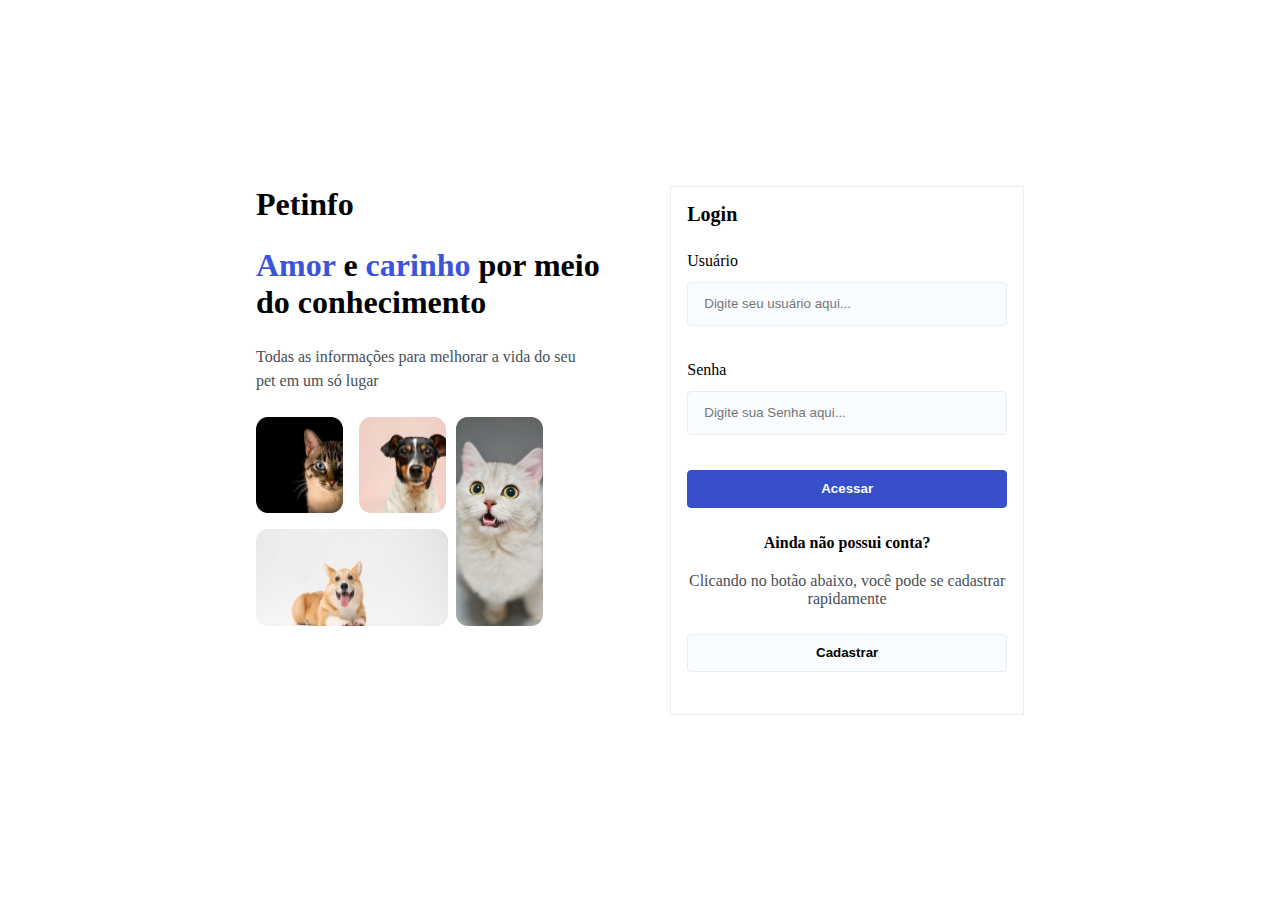
==== index.html @ 411e2955 "PetInfo-Api-1.0" ====
<!DOCTYPE html>
<html lang="pt-br">
<head>
    <meta charset="UTF-8">
    <meta http-equiv="X-UA-Compatible" content="IE=edge">
    <meta name="viewport" content="width=device-width, initial-scale=1.0">
    <link rel="stylesheet" href="styles/globalStyles.css">
    <link rel="stylesheet" href="styles/toast.css">
    <link rel="stylesheet" href="pages/login/index.css">
    <title>Petinfo - Login</title>
</head>
<body>
    <main class="container-main">
        <div class="left">
            <h1>Petinfo</h1>
            <h1><span>Amor</span> e <span>carinho</span> por meio do conhecimento</h1>
            <p>Todas as informações para melhorar a vida do seu pet em um só lugar</p>
            <div class="pet-imgs">
                <div class="div-img">
                    <img src="assets/img/Rectangle 2.png" alt="">
                    <img src="assets/img/Rectangle 3.png" alt="">
                    <img src="assets/img/Rectangle 4.png" alt="">
                </div>
                <img src="assets/img/Rectangle 5.png" alt="">
            </div>
        </div>
        <div class="right">
            <h3>Login</h3>
            <form class="login-content">
                <div class="user">
                    <label for="user">Usuário</label>
                    <input id="email"type="text" placeholder="Digite seu usuário aqui...">
                </div>
                <div class="password">
                    <label for="password">Senha</label>
                    <input id="password" type="password" placeholder="Digite sua Senha aqui...">
                </div>
                <span class="error-data"></span>
                <button type="submit" class="button-login">Acessar</button>
            </form>
            <div class="register">
                <p>Ainda não possui conta?</p>
                <p>Clicando no botão abaixo, você pode se cadastrar rapidamente</p>
            </div>
            <a href="pages/register/register.html"><button class="button-register">Cadastrar</button></a>
        </div>

    </main>
    <script type="module" src="scripts/login.js"></script>
</body>
</html>
---- styles/globalStyles.css ----
* {
  margin: 0;
  padding: 0;
  box-sizing: border-box;
  list-style: none;
}

:root {
  --brand100: hsl(230, 57%, 50%);
  --brand200: hsl(230, 68%, 54%);
  --gray100: hsl(210, 11%, 15%);
  --gray200: hsl(210, 10%, 23%);
  --gray300: hsl(210, 9%, 31%);
  --gray400: hsl(210, 7%, 56%);
  --gray500: hsl(210, 11%, 71%);
  --gray600: hsl(210, 16%, 93%);
  --gray700: hsl(210, 17%, 95%);
  --gray800: hsl(210, 17%, 98%);
  --gray900: hsl(200, 100%, 99%);
  --alert100: hsl(349, 57%, 50%);
  --alert200: hsl(349, 69%, 55%);
  --sucess100: hsl(162, 88%, 26%);
}

body {
  font-family: "Inter, sans-serif";
  height: 100vh;
}
---- styles/toast.css ----
.toast-container{
    position: fixed;
    display: flex;
    justify-content: flex-start;
    align-items: center;
    gap: 10px;
    width: 300px;
    padding: 10px;
    color: var(--gray100);
    border-radius: 8px;
    box-shadow: 0px 4px 4px var(--gray100);
    animation: toastIt 4000ms ease-in forwards;
}

@keyframes toastIt{
    0% {right: 30px; bottom: -100px}
    25% {right: 30px; bottom: 10px}
    50% {right: 30px; bottom: 10px}
    100% {right: 30px; bottom: -100px}
}

.div-img2 > img{
    width: 45px;
    height: 45px;
    
}

.div-img2{
    border-radius: 50%;
    transform: translateY(4px);
}

.sucess-toast{
    border: 2px solid rgb(84, 192, 84);
    background-color: rgb(208, 245, 208) ;
    display: flex;
    align-items: center;
    gap: 16px;
    line-height: 150%;
    padding: 8px;
}

.error-toast{
    border: 2px solid red;
    background-color: rgb(202, 99, 99);
    display: flex;
    align-items: center;
    gap: 16px;
    line-height: 150%;
    padding: 8px;
}

.tost-container > div{
    display: flex;
    flex-direction: column;
    gap: 5px;
}

.tost-container > div > h3{
    font-weight: 600;
}

.tost-container > div > span{
    color: var(--gray100);
    font-weight: 600;
}
---- pages/login/index.css ----
/* Desenvolva a estilização da sua página aqui */
body{
    display: flex;
    justify-content: center;
    align-items: center;
}
.container-main{
    width: 800px;
    display: flex;
    padding: 16px;
}

.left{
    width: 391px;
}

.left h1{
    margin-bottom: 24px;
}

.left h1 span{
    color: var(--brand200);
}

.left p{
    width: 320px;
    font-size: 16px;
    line-height: 24px;
    margin-bottom: 24px;
    color: var(--gray300);
}

.left .pet-imgs{
    display: flex;
}

.left .div-img{
    width: 200px;
    display: flex;
    flex-wrap: wrap;
    gap: 16px;
}


.right{
    width: 368px;
    margin-left: 40px;
    border: 1px solid var(--gray600);
    padding: 16px;
}

.right h3{
    font-size: 20px;
    font-weight: 600;
}

.right .login-content{
pad: 16px;
}

.right .login-content .user{
    margin: 26px 0;
    display: flex;
    flex-direction: column;
}

input{
    height: 44px;
    border-radius: 4px;
    background-color: var(--gray900);
    border: 1px solid var(--gray600);
    outline: none;
    padding-left: 16px;
    margin-top: 12px;
}

input:focus{
    border: 1px solid black;
}

.right .login-content .password{
    margin: 35px 0;
    display: flex;
    flex-direction: column;
}

.login-content button{
    width: 100%;
    height: 38px;
    border-radius: 4px;
    font-weight: 600;
    border: 1px solid;
    margin-bottom: 26px;
}

.login-content .button-login{
    background-color: var(--brand100);
    color: var(--gray900);
    border: 1px solid var(--brand100);
    cursor: pointer;
}

.register :nth-child(1){
    text-align: center;
    font-weight: 600;
    margin-bottom: 20px;
}

.register :nth-child(2){
    color: var(--gray300);
    margin-bottom: 26px;
    text-align: center;
}

.button-register{
    background-color: var(--gray900);
    border: 1px solid var(--gray600);
    cursor: pointer;
    width: 100%;
    height: 38px;
    border-radius: 4px;
    font-weight: 600;
    margin-bottom: 26px;
}

.button-register:hover{
    color: var(--gray900);
    background-color: var(--brand100,);
}

.error-data{
    font-size: 13px;
    position: fixed;
    transform: translateY(-30px);
    color: red;
}

.border-error{
    border: 1px solid red;
}
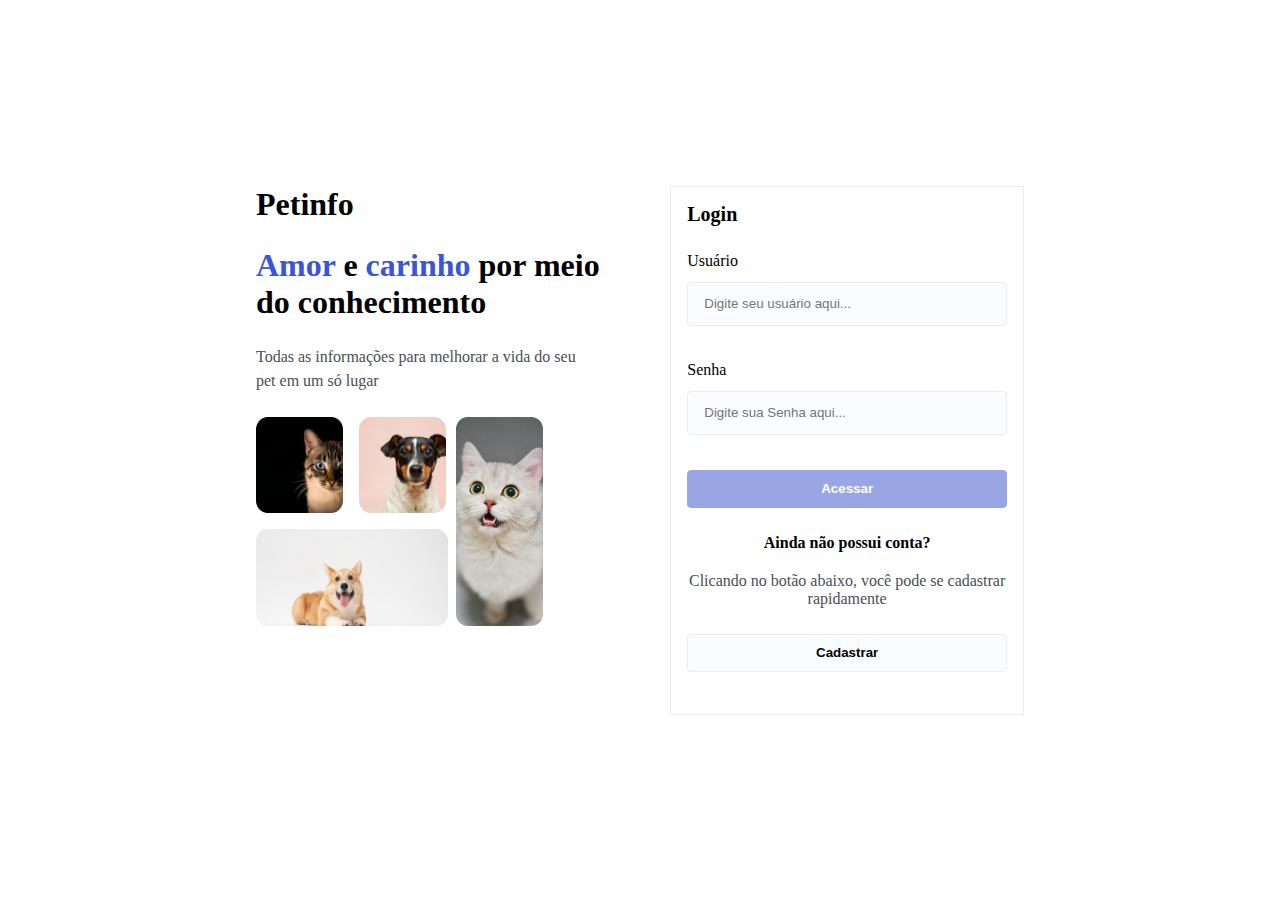
==== commit 87ce25ea: "PetInfo-Api-1.1" ====
--- a/index.html
+++ b/index.html
@@ -5,6 +5,7 @@
     <meta http-equiv="X-UA-Compatible" content="IE=edge">
     <meta name="viewport" content="width=device-width, initial-scale=1.0">
     <link rel="stylesheet" href="styles/globalStyles.css">
+    <link rel="stylesheet" href="styles/animation.css">
     <link rel="stylesheet" href="styles/toast.css">
     <link rel="stylesheet" href="pages/login/index.css">
     <title>Petinfo - Login</title>
@@ -29,14 +30,14 @@
             <form class="login-content">
                 <div class="user">
                     <label for="user">Usuário</label>
-                    <input id="email"type="text" placeholder="Digite seu usuário aqui...">
+                    <input class="log" id="email"type="text" placeholder="Digite seu usuário aqui...">
                 </div>
                 <div class="password">
                     <label for="password">Senha</label>
-                    <input id="password" type="password" placeholder="Digite sua Senha aqui...">
+                    <input class="pass" id="password" type="password" placeholder="Digite sua Senha aqui...">
                 </div>
                 <span class="error-data"></span>
-                <button type="submit" class="button-login">Acessar</button>
+                <button disabled type="submit" class="button-login">Acessar</button>
             </form>
             <div class="register">
                 <p>Ainda não possui conta?</p>
--- a/styles/animation.css
+++ b/styles/animation.css
@@ -0,0 +1,77 @@
+@keyframes spinner{
+    0% {
+        transform: rotate(0deg);
+    }
+    100% {
+        transform: rotate(360deg);
+    }
+}
+
+.loader {
+    margin-left: 150px;
+    font-size: 5px;
+    width: 1em;
+    height: 1em;
+    border-radius: 50%;
+    position: relative;
+    text-indent: -9999em;
+    -webkit-animation: load5 1.1s infinite ease;
+    animation: load5 1.1s infinite ease;
+    -webkit-transform: translateZ(0);
+    -ms-transform: translateZ(0);
+    transform: translateZ(0);
+  }
+  @-webkit-keyframes load5 {
+    0%,
+    100% {
+      box-shadow: 0em -2.6em 0em 0em #ffffff, 1.8em -1.8em 0 0em rgba(255, 255, 255, 0.2), 2.5em 0em 0 0em rgba(255, 255, 255, 0.2), 1.75em 1.75em 0 0em rgba(255, 255, 255, 0.2), 0em 2.5em 0 0em rgba(255, 255, 255, 0.2), -1.8em 1.8em 0 0em rgba(255, 255, 255, 0.2), -2.6em 0em 0 0em rgba(255, 255, 255, 0.5), -1.8em -1.8em 0 0em rgba(255, 255, 255, 0.7);
+    }
+    12.5% {
+      box-shadow: 0em -2.6em 0em 0em rgba(255, 255, 255, 0.7), 1.8em -1.8em 0 0em #ffffff, 2.5em 0em 0 0em rgba(255, 255, 255, 0.2), 1.75em 1.75em 0 0em rgba(255, 255, 255, 0.2), 0em 2.5em 0 0em rgba(255, 255, 255, 0.2), -1.8em 1.8em 0 0em rgba(255, 255, 255, 0.2), -2.6em 0em 0 0em rgba(255, 255, 255, 0.2), -1.8em -1.8em 0 0em rgba(255, 255, 255, 0.5);
+    }
+    25% {
+      box-shadow: 0em -2.6em 0em 0em rgba(255, 255, 255, 0.5), 1.8em -1.8em 0 0em rgba(255, 255, 255, 0.7), 2.5em 0em 0 0em #ffffff, 1.75em 1.75em 0 0em rgba(255, 255, 255, 0.2), 0em 2.5em 0 0em rgba(255, 255, 255, 0.2), -1.8em 1.8em 0 0em rgba(255, 255, 255, 0.2), -2.6em 0em 0 0em rgba(255, 255, 255, 0.2), -1.8em -1.8em 0 0em rgba(255, 255, 255, 0.2);
+    }
+    37.5% {
+      box-shadow: 0em -2.6em 0em 0em rgba(255, 255, 255, 0.2), 1.8em -1.8em 0 0em rgba(255, 255, 255, 0.5), 2.5em 0em 0 0em rgba(255, 255, 255, 0.7), 1.75em 1.75em 0 0em #ffffff, 0em 2.5em 0 0em rgba(255, 255, 255, 0.2), -1.8em 1.8em 0 0em rgba(255, 255, 255, 0.2), -2.6em 0em 0 0em rgba(255, 255, 255, 0.2), -1.8em -1.8em 0 0em rgba(255, 255, 255, 0.2);
+    }
+    50% {
+      box-shadow: 0em -2.6em 0em 0em rgba(255, 255, 255, 0.2), 1.8em -1.8em 0 0em rgba(255, 255, 255, 0.2), 2.5em 0em 0 0em rgba(255, 255, 255, 0.5), 1.75em 1.75em 0 0em rgba(255, 255, 255, 0.7), 0em 2.5em 0 0em #ffffff, -1.8em 1.8em 0 0em rgba(255, 255, 255, 0.2), -2.6em 0em 0 0em rgba(255, 255, 255, 0.2), -1.8em -1.8em 0 0em rgba(255, 255, 255, 0.2);
+    }
+    62.5% {
+      box-shadow: 0em -2.6em 0em 0em rgba(255, 255, 255, 0.2), 1.8em -1.8em 0 0em rgba(255, 255, 255, 0.2), 2.5em 0em 0 0em rgba(255, 255, 255, 0.2), 1.75em 1.75em 0 0em rgba(255, 255, 255, 0.5), 0em 2.5em 0 0em rgba(255, 255, 255, 0.7), -1.8em 1.8em 0 0em #ffffff, -2.6em 0em 0 0em rgba(255, 255, 255, 0.2), -1.8em -1.8em 0 0em rgba(255, 255, 255, 0.2);
+    }
+    75% {
+      box-shadow: 0em -2.6em 0em 0em rgba(255, 255, 255, 0.2), 1.8em -1.8em 0 0em rgba(255, 255, 255, 0.2), 2.5em 0em 0 0em rgba(255, 255, 255, 0.2), 1.75em 1.75em 0 0em rgba(255, 255, 255, 0.2), 0em 2.5em 0 0em rgba(255, 255, 255, 0.5), -1.8em 1.8em 0 0em rgba(255, 255, 255, 0.7), -2.6em 0em 0 0em #ffffff, -1.8em -1.8em 0 0em rgba(255, 255, 255, 0.2);
+    }
+    87.5% {
+      box-shadow: 0em -2.6em 0em 0em rgba(255, 255, 255, 0.2), 1.8em -1.8em 0 0em rgba(255, 255, 255, 0.2), 2.5em 0em 0 0em rgba(255, 255, 255, 0.2), 1.75em 1.75em 0 0em rgba(255, 255, 255, 0.2), 0em 2.5em 0 0em rgba(255, 255, 255, 0.2), -1.8em 1.8em 0 0em rgba(255, 255, 255, 0.5), -2.6em 0em 0 0em rgba(255, 255, 255, 0.7), -1.8em -1.8em 0 0em #ffffff;
+    }
+  }
+  @keyframes load5 {
+    0%,
+    100% {
+      box-shadow: 0em -2.6em 0em 0em #ffffff, 1.8em -1.8em 0 0em rgba(255, 255, 255, 0.2), 2.5em 0em 0 0em rgba(255, 255, 255, 0.2), 1.75em 1.75em 0 0em rgba(255, 255, 255, 0.2), 0em 2.5em 0 0em rgba(255, 255, 255, 0.2), -1.8em 1.8em 0 0em rgba(255, 255, 255, 0.2), -2.6em 0em 0 0em rgba(255, 255, 255, 0.5), -1.8em -1.8em 0 0em rgba(255, 255, 255, 0.7);
+    }
+    12.5% {
+      box-shadow: 0em -2.6em 0em 0em rgba(255, 255, 255, 0.7), 1.8em -1.8em 0 0em #ffffff, 2.5em 0em 0 0em rgba(255, 255, 255, 0.2), 1.75em 1.75em 0 0em rgba(255, 255, 255, 0.2), 0em 2.5em 0 0em rgba(255, 255, 255, 0.2), -1.8em 1.8em 0 0em rgba(255, 255, 255, 0.2), -2.6em 0em 0 0em rgba(255, 255, 255, 0.2), -1.8em -1.8em 0 0em rgba(255, 255, 255, 0.5);
+    }
+    25% {
+      box-shadow: 0em -2.6em 0em 0em rgba(255, 255, 255, 0.5), 1.8em -1.8em 0 0em rgba(255, 255, 255, 0.7), 2.5em 0em 0 0em #ffffff, 1.75em 1.75em 0 0em rgba(255, 255, 255, 0.2), 0em 2.5em 0 0em rgba(255, 255, 255, 0.2), -1.8em 1.8em 0 0em rgba(255, 255, 255, 0.2), -2.6em 0em 0 0em rgba(255, 255, 255, 0.2), -1.8em -1.8em 0 0em rgba(255, 255, 255, 0.2);
+    }
+    37.5% {
+      box-shadow: 0em -2.6em 0em 0em rgba(255, 255, 255, 0.2), 1.8em -1.8em 0 0em rgba(255, 255, 255, 0.5), 2.5em 0em 0 0em rgba(255, 255, 255, 0.7), 1.75em 1.75em 0 0em #ffffff, 0em 2.5em 0 0em rgba(255, 255, 255, 0.2), -1.8em 1.8em 0 0em rgba(255, 255, 255, 0.2), -2.6em 0em 0 0em rgba(255, 255, 255, 0.2), -1.8em -1.8em 0 0em rgba(255, 255, 255, 0.2);
+    }
+    50% {
+      box-shadow: 0em -2.6em 0em 0em rgba(255, 255, 255, 0.2), 1.8em -1.8em 0 0em rgba(255, 255, 255, 0.2), 2.5em 0em 0 0em rgba(255, 255, 255, 0.5), 1.75em 1.75em 0 0em rgba(255, 255, 255, 0.7), 0em 2.5em 0 0em #ffffff, -1.8em 1.8em 0 0em rgba(255, 255, 255, 0.2), -2.6em 0em 0 0em rgba(255, 255, 255, 0.2), -1.8em -1.8em 0 0em rgba(255, 255, 255, 0.2);
+    }
+    62.5% {
+      box-shadow: 0em -2.6em 0em 0em rgba(255, 255, 255, 0.2), 1.8em -1.8em 0 0em rgba(255, 255, 255, 0.2), 2.5em 0em 0 0em rgba(255, 255, 255, 0.2), 1.75em 1.75em 0 0em rgba(255, 255, 255, 0.5), 0em 2.5em 0 0em rgba(255, 255, 255, 0.7), -1.8em 1.8em 0 0em #ffffff, -2.6em 0em 0 0em rgba(255, 255, 255, 0.2), -1.8em -1.8em 0 0em rgba(255, 255, 255, 0.2);
+    }
+    75% {
+      box-shadow: 0em -2.6em 0em 0em rgba(255, 255, 255, 0.2), 1.8em -1.8em 0 0em rgba(255, 255, 255, 0.2), 2.5em 0em 0 0em rgba(255, 255, 255, 0.2), 1.75em 1.75em 0 0em rgba(255, 255, 255, 0.2), 0em 2.5em 0 0em rgba(255, 255, 255, 0.5), -1.8em 1.8em 0 0em rgba(255, 255, 255, 0.7), -2.6em 0em 0 0em #ffffff, -1.8em -1.8em 0 0em rgba(255, 255, 255, 0.2);
+    }
+    87.5% {
+      box-shadow: 0em -2.6em 0em 0em rgba(255, 255, 255, 0.2), 1.8em -1.8em 0 0em rgba(255, 255, 255, 0.2), 2.5em 0em 0 0em rgba(255, 255, 255, 0.2), 1.75em 1.75em 0 0em rgba(255, 255, 255, 0.2), 0em 2.5em 0 0em rgba(255, 255, 255, 0.2), -1.8em 1.8em 0 0em rgba(255, 255, 255, 0.5), -2.6em 0em 0 0em rgba(255, 255, 255, 0.7), -1.8em -1.8em 0 0em #ffffff;
+    }
+  }--- a/styles/toast.css
+++ b/styles/toast.css
@@ -13,10 +13,10 @@
 }
 
 @keyframes toastIt{
-    0% {right: 30px; bottom: -100px}
+    0% {right: 30px; bottom: -150px}
     25% {right: 30px; bottom: 10px}
     50% {right: 30px; bottom: 10px}
-    100% {right: 30px; bottom: -100px}
+    100% {right: 30px; bottom: -150px}
 }
 
 .div-img2 > img{
--- a/pages/login/index.css
+++ b/pages/login/index.css
@@ -97,7 +97,7 @@
     background-color: var(--brand100);
     color: var(--gray900);
     border: 1px solid var(--brand100);
-    cursor: pointer;
+    opacity: 0.5;
 }
 
 .register :nth-child(1){
